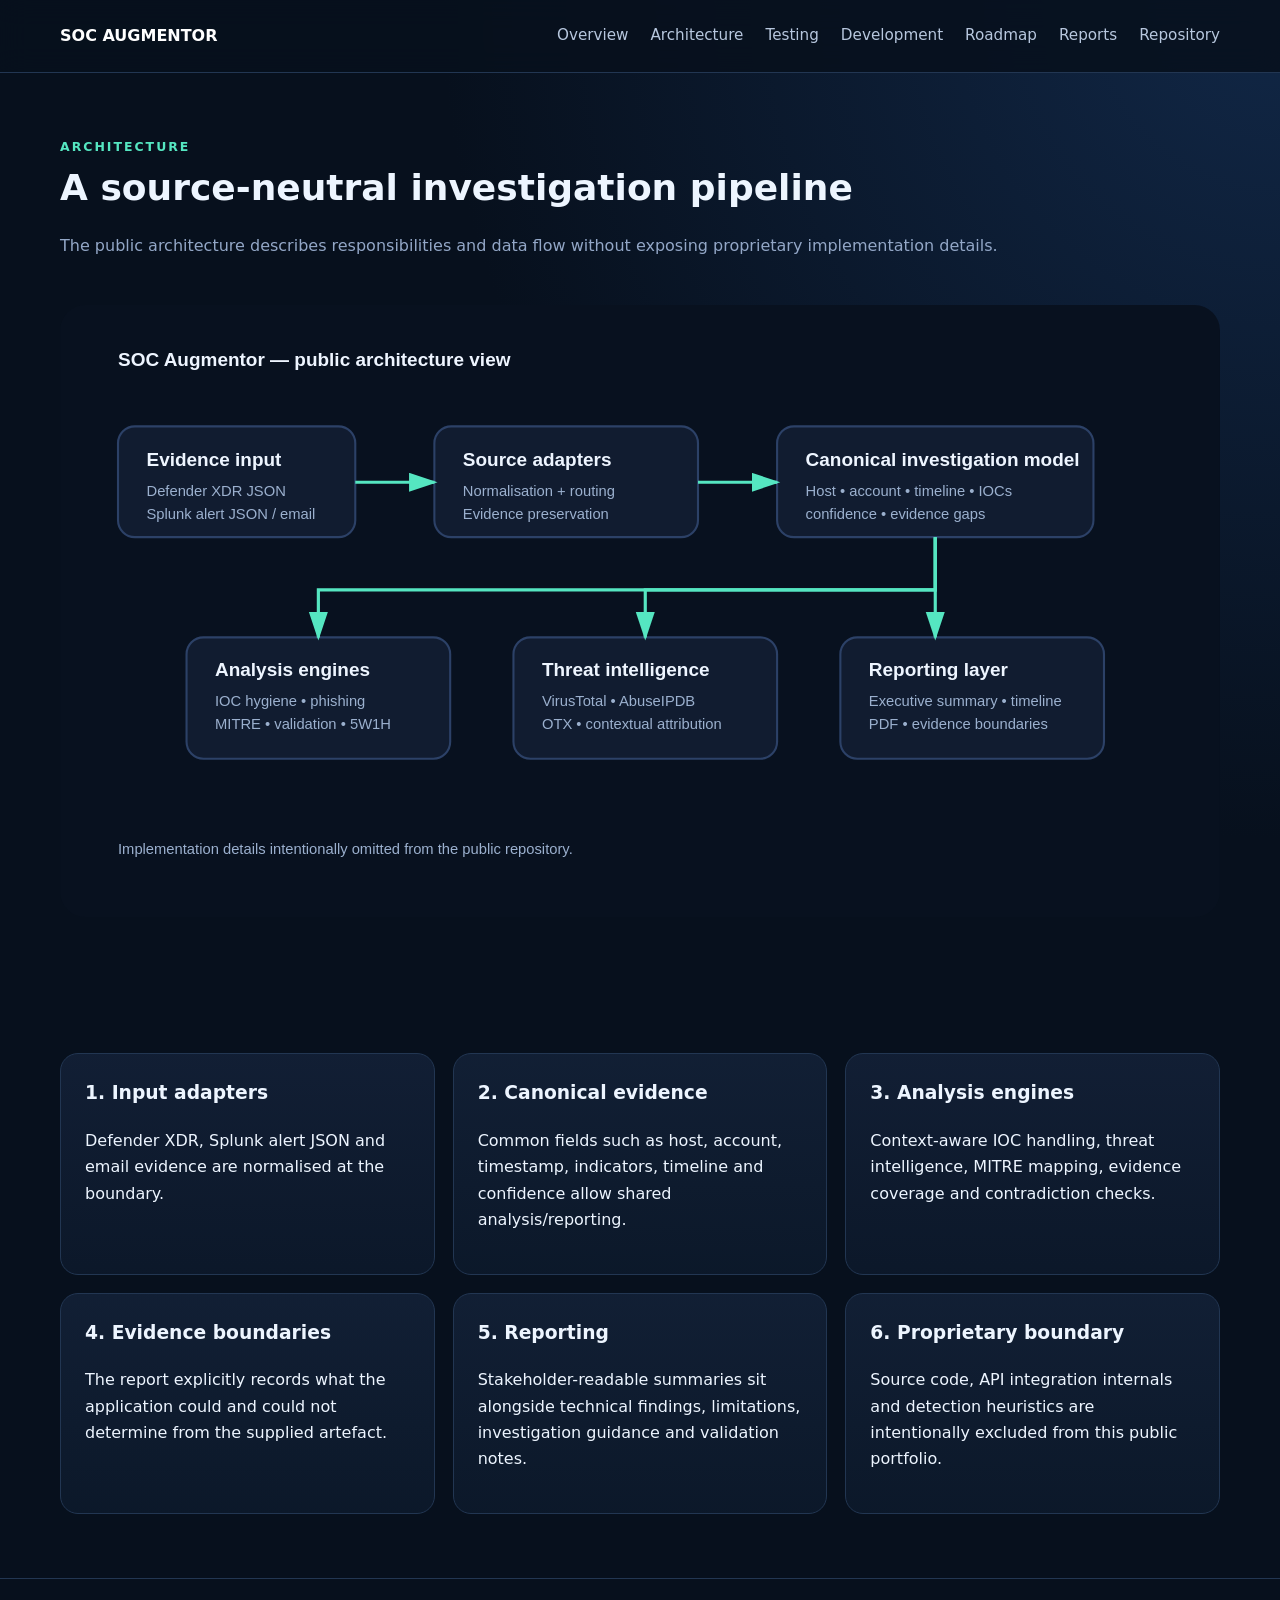
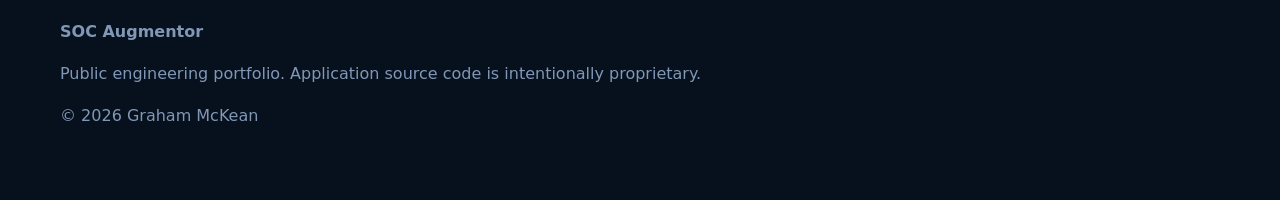
==== architecture.html @ 265cfcf1 "Add files via upload" ====
<!doctype html><html lang="en"><head><meta charset="utf-8"><meta name="viewport" content="width=device-width,initial-scale=1"><meta name="description" content="SOC Augmentor public engineering portfolio"><title>Architecture | SOC Augmentor</title><link rel="stylesheet" href="assets/css/style.css"></head><body>
<nav><div class="wrap"><a class="brand" href="index.html">SOC AUGMENTOR</a><div class="navlinks"><a href="index.html">Overview</a><a href="architecture.html">Architecture</a><a href="testing.html">Testing</a><a href="development.html">Development</a><a href="roadmap.html">Roadmap</a><a href="reports.html">Reports</a><a href="https://github.com/grhmmckean33/soc-augmentor">Repository</a></div></div></nav>
<main><section><div class="wrap"><div class="eyebrow">Architecture</div><h1 class="section-title">A source-neutral investigation pipeline</h1><p class="muted">The public architecture describes responsibilities and data flow without exposing proprietary implementation details.</p><img src="assets/img/architecture.svg" style="width:100%;margin-top:30px"></div></section><section><div class="wrap"><div class="grid"><div class="card"><h3>1. Input adapters</h3><p>Defender XDR, Splunk alert JSON and email evidence are normalised at the boundary.</p></div><div class="card"><h3>2. Canonical evidence</h3><p>Common fields such as host, account, timestamp, indicators, timeline and confidence allow shared analysis/reporting.</p></div><div class="card"><h3>3. Analysis engines</h3><p>Context-aware IOC handling, threat intelligence, MITRE mapping, evidence coverage and contradiction checks.</p></div><div class="card"><h3>4. Evidence boundaries</h3><p>The report explicitly records what the application could and could not determine from the supplied artefact.</p></div><div class="card"><h3>5. Reporting</h3><p>Stakeholder-readable summaries sit alongside technical findings, limitations, investigation guidance and validation notes.</p></div><div class="card"><h3>6. Proprietary boundary</h3><p>Source code, API integration internals and detection heuristics are intentionally excluded from this public portfolio.</p></div></div></div></section></main>
<footer class="footer"><div class="wrap"><b>SOC Augmentor</b><p>Public engineering portfolio. Application source code is intentionally proprietary.</p><span>© <span data-year></span> Graham McKean</span></div></footer><script src="assets/js/main.js"></script></body></html>
---- assets/css/style.css ----
:root{--bg:#07101d;--panel:#0e1a2d;--panel2:#121f35;--text:#edf5ff;--muted:#93a7c7;--teal:#55e6c1;--blue:#62a8ff;--line:#223652;--warn:#ffcc66}
*{box-sizing:border-box}html{scroll-behavior:smooth}body{margin:0;background:radial-gradient(circle at top right,#112746 0,#07101d 38%);color:var(--text);font-family:Inter,ui-sans-serif,system-ui,-apple-system,Segoe UI,sans-serif;line-height:1.65}
a{color:var(--teal);text-decoration:none}a:hover{color:#fff}.wrap{width:min(1160px,92%);margin:auto}
nav{position:sticky;top:0;z-index:20;background:rgba(7,16,29,.88);backdrop-filter:blur(14px);border-bottom:1px solid var(--line)}nav .wrap{display:flex;align-items:center;justify-content:space-between;min-height:72px}.brand{font-weight:800;color:#fff}.navlinks{display:flex;gap:22px;flex-wrap:wrap}.navlinks a{color:#b7c7de;font-size:.95rem}
.hero{padding:92px 0 70px}.eyebrow{color:var(--teal);text-transform:uppercase;letter-spacing:.16em;font-size:.78rem;font-weight:800}.hero h1{font-size:clamp(3rem,7vw,6.4rem);line-height:.94;letter-spacing:-.05em;margin:.18em 0}.hero p{max-width:760px;color:#b8c8de;font-size:1.18rem}.actions{display:flex;gap:14px;flex-wrap:wrap;margin-top:30px}.btn{display:inline-block;padding:12px 18px;border-radius:11px;border:1px solid #355174;background:#13243d;color:#fff;font-weight:750}.btn.primary{background:linear-gradient(90deg,#27bfa0,#3b83e8);border:0}
.grid{display:grid;grid-template-columns:repeat(3,1fr);gap:18px}.card{background:linear-gradient(180deg,rgba(18,31,53,.97),rgba(12,24,42,.97));border:1px solid var(--line);border-radius:18px;padding:24px}.card h3{margin-top:0}.muted{color:var(--muted)}section{padding:64px 0}.section-title{font-size:2.25rem;margin:0 0 12px}.kpis{display:grid;grid-template-columns:repeat(4,1fr);gap:14px}.kpi{padding:22px;border:1px solid var(--line);border-radius:16px;background:#0d1a2d}.kpi b{font-size:2rem;display:block}.tag{display:inline-block;padding:6px 10px;border-radius:999px;background:#12304a;color:#8ee9da;margin:4px;font-size:.82rem}.callout{border-left:4px solid var(--warn);background:#1a2030;padding:18px 20px;border-radius:0 14px 14px 0}.shot{background:#0d192b;border:1px solid var(--line);border-radius:18px;overflow:hidden}.shot img{width:100%;display:block}.shot .cap{padding:15px;color:#aebfd6}.two{display:grid;grid-template-columns:1.05fr .95fr;gap:26px;align-items:start}table{width:100%;border-collapse:collapse;background:#0c1829;border-radius:14px;overflow:hidden}th,td{padding:14px;border-bottom:1px solid #213451;text-align:left;vertical-align:top}th{color:#9fb6d5}.good{color:#79ebcd}.warn{color:#ffd27a}.footer{padding:40px 0 70px;border-top:1px solid var(--line);color:#8197b6}
code{background:#0b1728;padding:.15em .4em;border-radius:5px}pre{background:#081422;border:1px solid var(--line);padding:18px;border-radius:14px;overflow:auto}
@media(max-width:850px){.grid,.kpis,.two{grid-template-columns:1fr}.navlinks{display:none}.hero{padding-top:55px}}
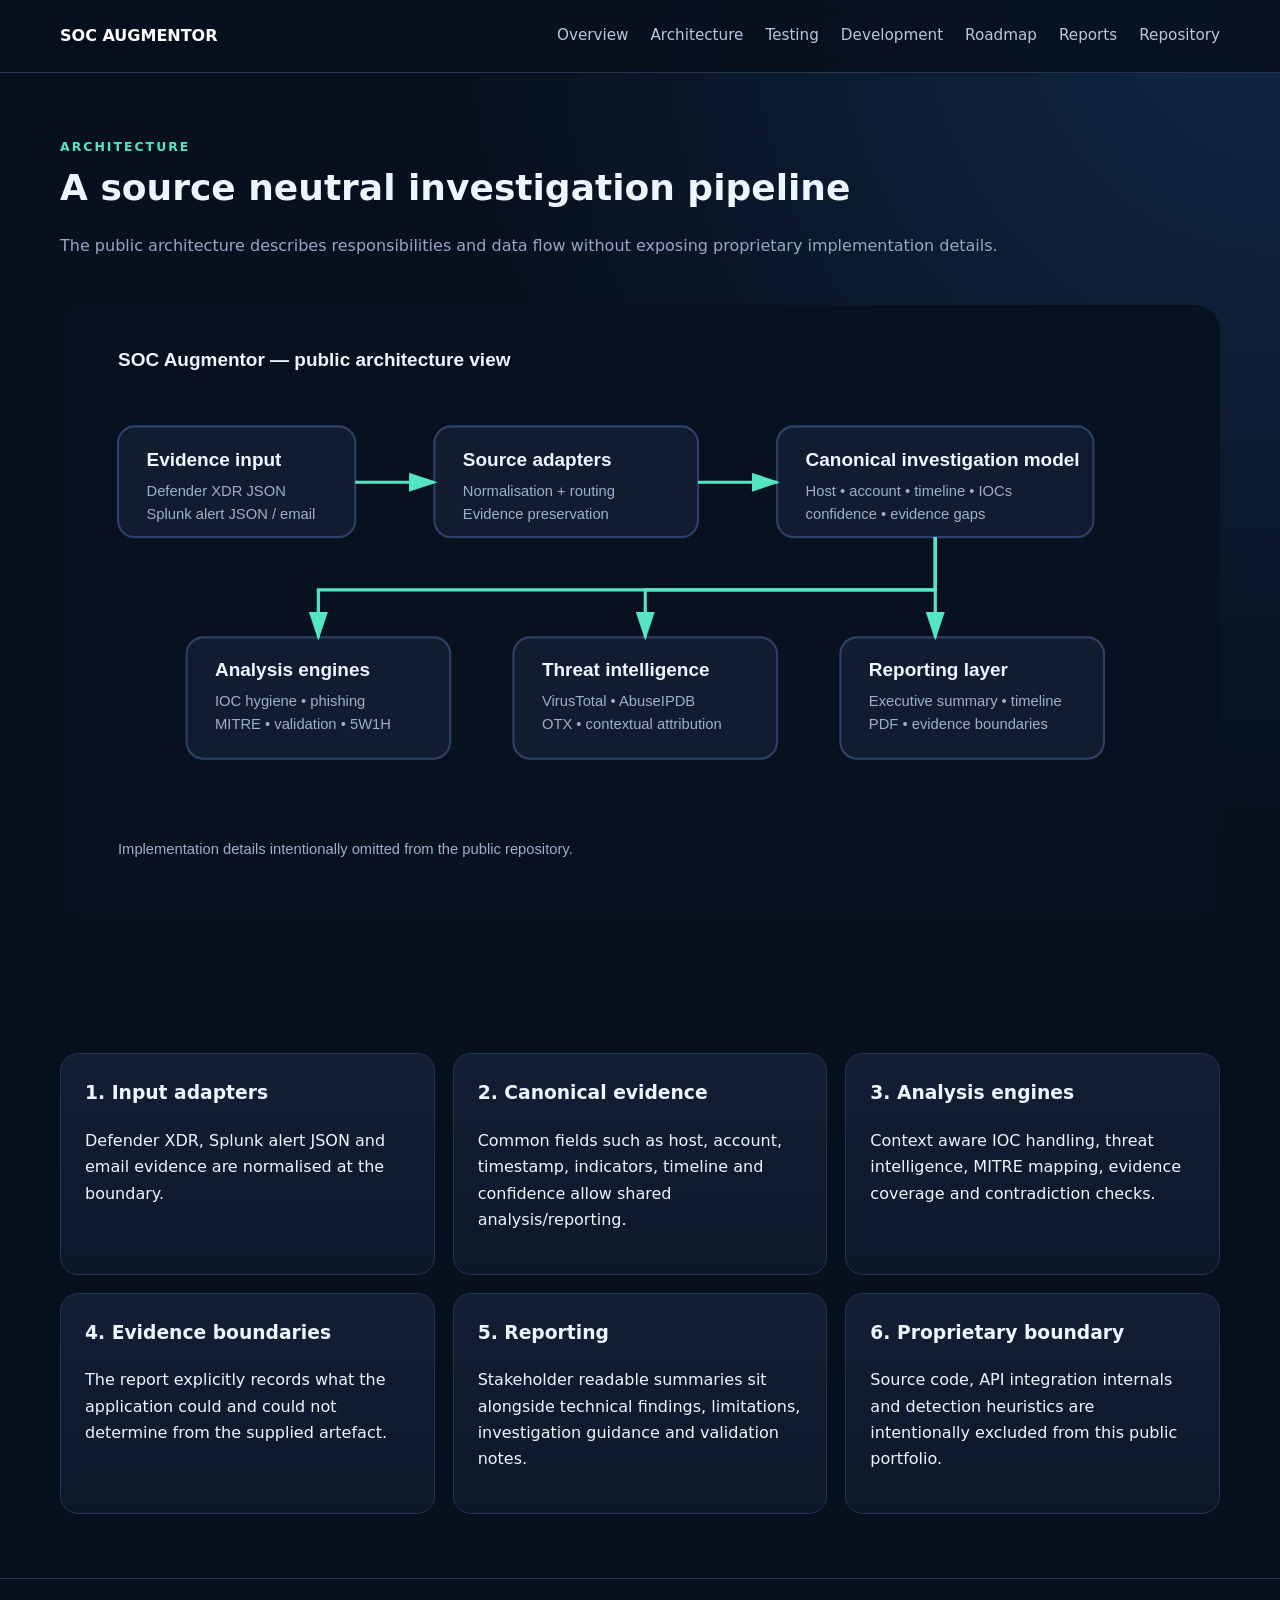
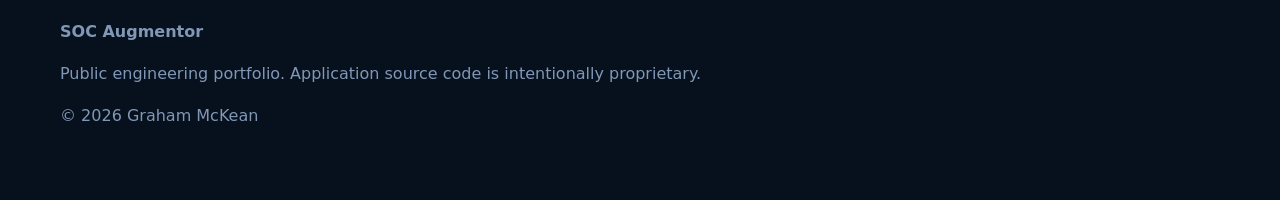
==== commit 569a1c94: "Fix HTML formatting and improve readability" ====
--- a/architecture.html
+++ b/architecture.html
@@ -1,4 +1,4 @@
 <!doctype html><html lang="en"><head><meta charset="utf-8"><meta name="viewport" content="width=device-width,initial-scale=1"><meta name="description" content="SOC Augmentor public engineering portfolio"><title>Architecture | SOC Augmentor</title><link rel="stylesheet" href="assets/css/style.css"></head><body>
 <nav><div class="wrap"><a class="brand" href="index.html">SOC AUGMENTOR</a><div class="navlinks"><a href="index.html">Overview</a><a href="architecture.html">Architecture</a><a href="testing.html">Testing</a><a href="development.html">Development</a><a href="roadmap.html">Roadmap</a><a href="reports.html">Reports</a><a href="https://github.com/grhmmckean33/soc-augmentor">Repository</a></div></div></nav>
-<main><section><div class="wrap"><div class="eyebrow">Architecture</div><h1 class="section-title">A source-neutral investigation pipeline</h1><p class="muted">The public architecture describes responsibilities and data flow without exposing proprietary implementation details.</p><img src="assets/img/architecture.svg" style="width:100%;margin-top:30px"></div></section><section><div class="wrap"><div class="grid"><div class="card"><h3>1. Input adapters</h3><p>Defender XDR, Splunk alert JSON and email evidence are normalised at the boundary.</p></div><div class="card"><h3>2. Canonical evidence</h3><p>Common fields such as host, account, timestamp, indicators, timeline and confidence allow shared analysis/reporting.</p></div><div class="card"><h3>3. Analysis engines</h3><p>Context-aware IOC handling, threat intelligence, MITRE mapping, evidence coverage and contradiction checks.</p></div><div class="card"><h3>4. Evidence boundaries</h3><p>The report explicitly records what the application could and could not determine from the supplied artefact.</p></div><div class="card"><h3>5. Reporting</h3><p>Stakeholder-readable summaries sit alongside technical findings, limitations, investigation guidance and validation notes.</p></div><div class="card"><h3>6. Proprietary boundary</h3><p>Source code, API integration internals and detection heuristics are intentionally excluded from this public portfolio.</p></div></div></div></section></main>
-<footer class="footer"><div class="wrap"><b>SOC Augmentor</b><p>Public engineering portfolio. Application source code is intentionally proprietary.</p><span>© <span data-year></span> Graham McKean</span></div></footer><script src="assets/js/main.js"></script></body></html>+<main><section><div class="wrap"><div class="eyebrow">Architecture</div><h1 class="section-title">A source neutral investigation pipeline</h1><p class="muted">The public architecture describes responsibilities and data flow without exposing proprietary implementation details.</p><img src="assets/img/architecture.svg" style="width:100%;margin-top:30px"></div></section><section><div class="wrap"><div class="grid"><div class="card"><h3>1. Input adapters</h3><p>Defender XDR, Splunk alert JSON and email evidence are normalised at the boundary.</p></div><div class="card"><h3>2. Canonical evidence</h3><p>Common fields such as host, account, timestamp,  indicators, timeline and confidence allow shared analysis/reporting.</p></div><div class="card"><h3>3. Analysis engines</h3><p>Context aware IOC handling, threat intelligence, MITRE mapping, evidence coverage and contradiction checks.</p></div><div class="card"><h3>4. Evidence boundaries</h3><p>The report explicitly records what the application could and could not determine from the supplied artefact.</p></div><div class="card"><h3>5. Reporting</h3><p>Stakeholder readable summaries sit alongside technical findings, limitations, investigation guidance and validation notes.</p></div><div class="card"><h3>6. Proprietary boundary</h3><p>Source code, API integration internals and detection heuristics are intentionally excluded from this public portfolio.</p></div></div></div></section></main>
+<footer class="footer"><div class="wrap"><b>SOC Augmentor</b><p>Public engineering portfolio. Application source code is intentionally proprietary.</p><span>© <span data-year></span> Graham McKean</span></div></footer><script src="assets/js/main.js"></script></body></html>
